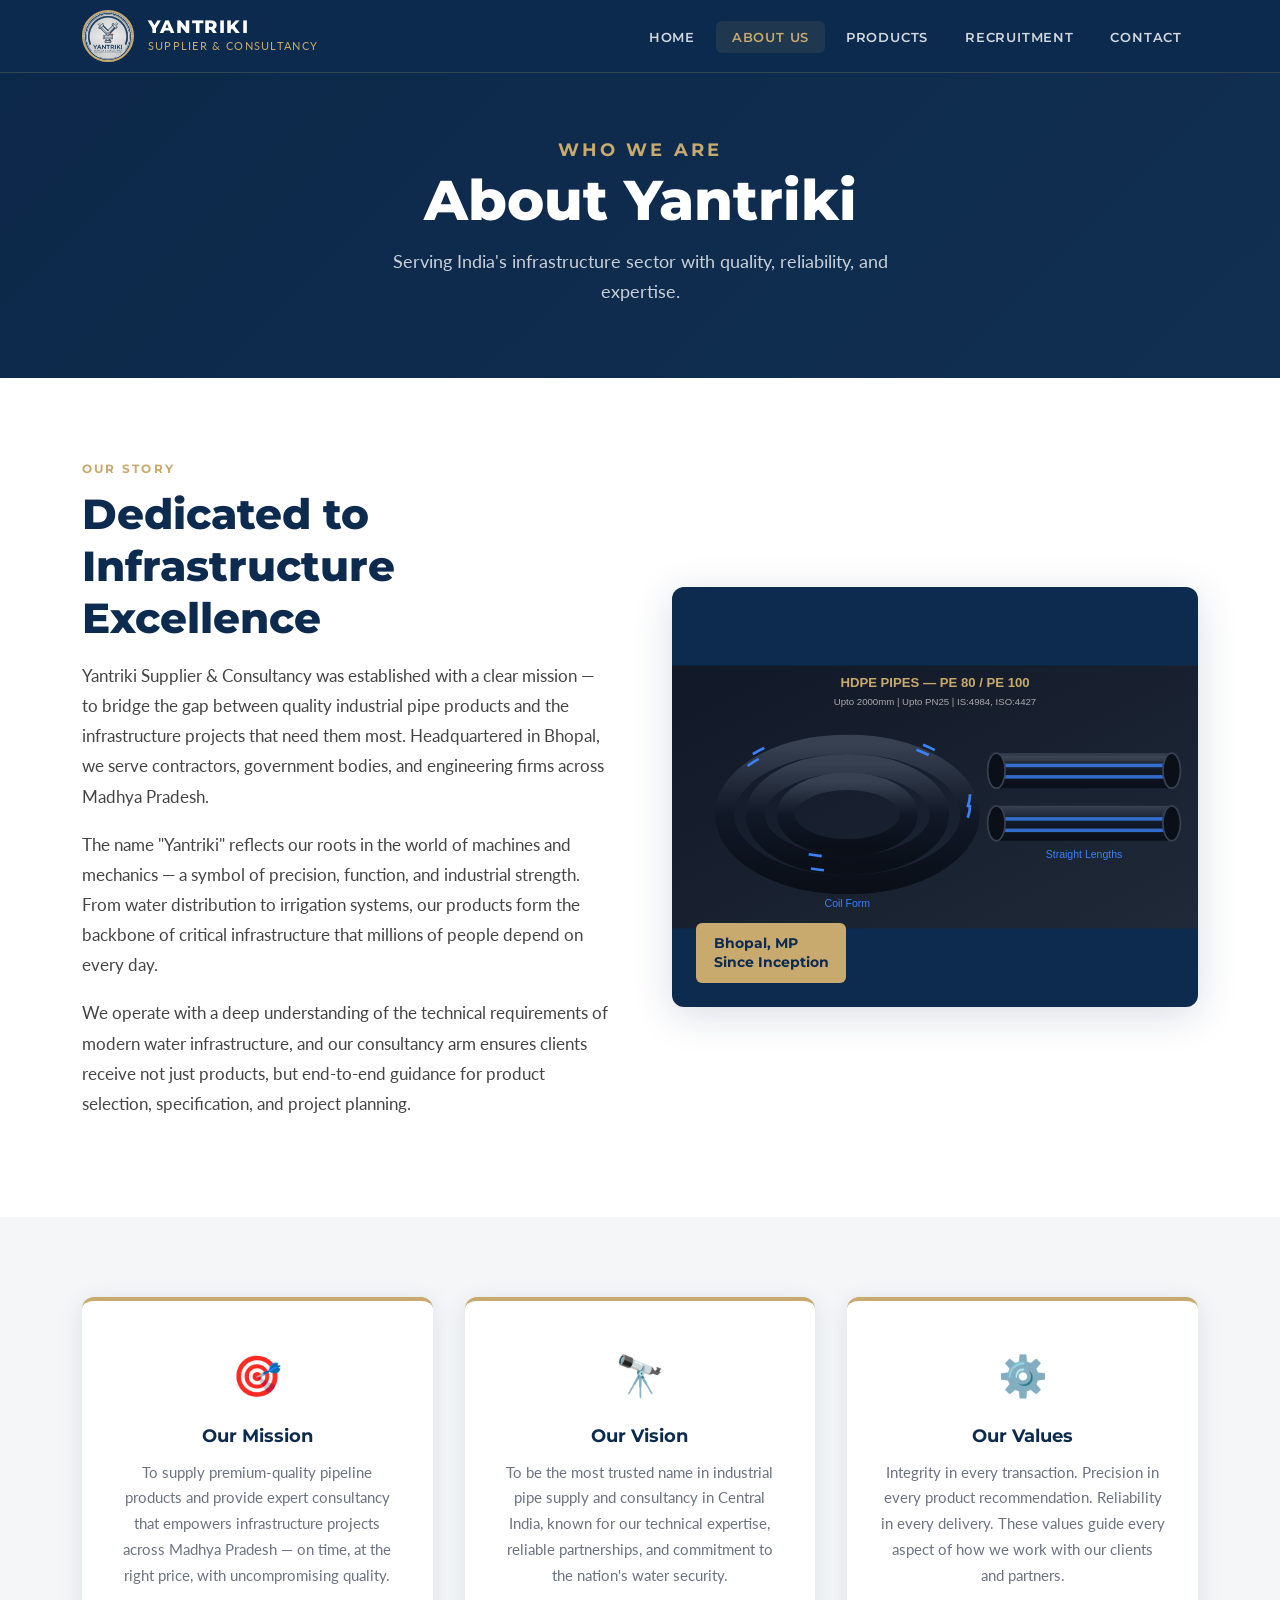
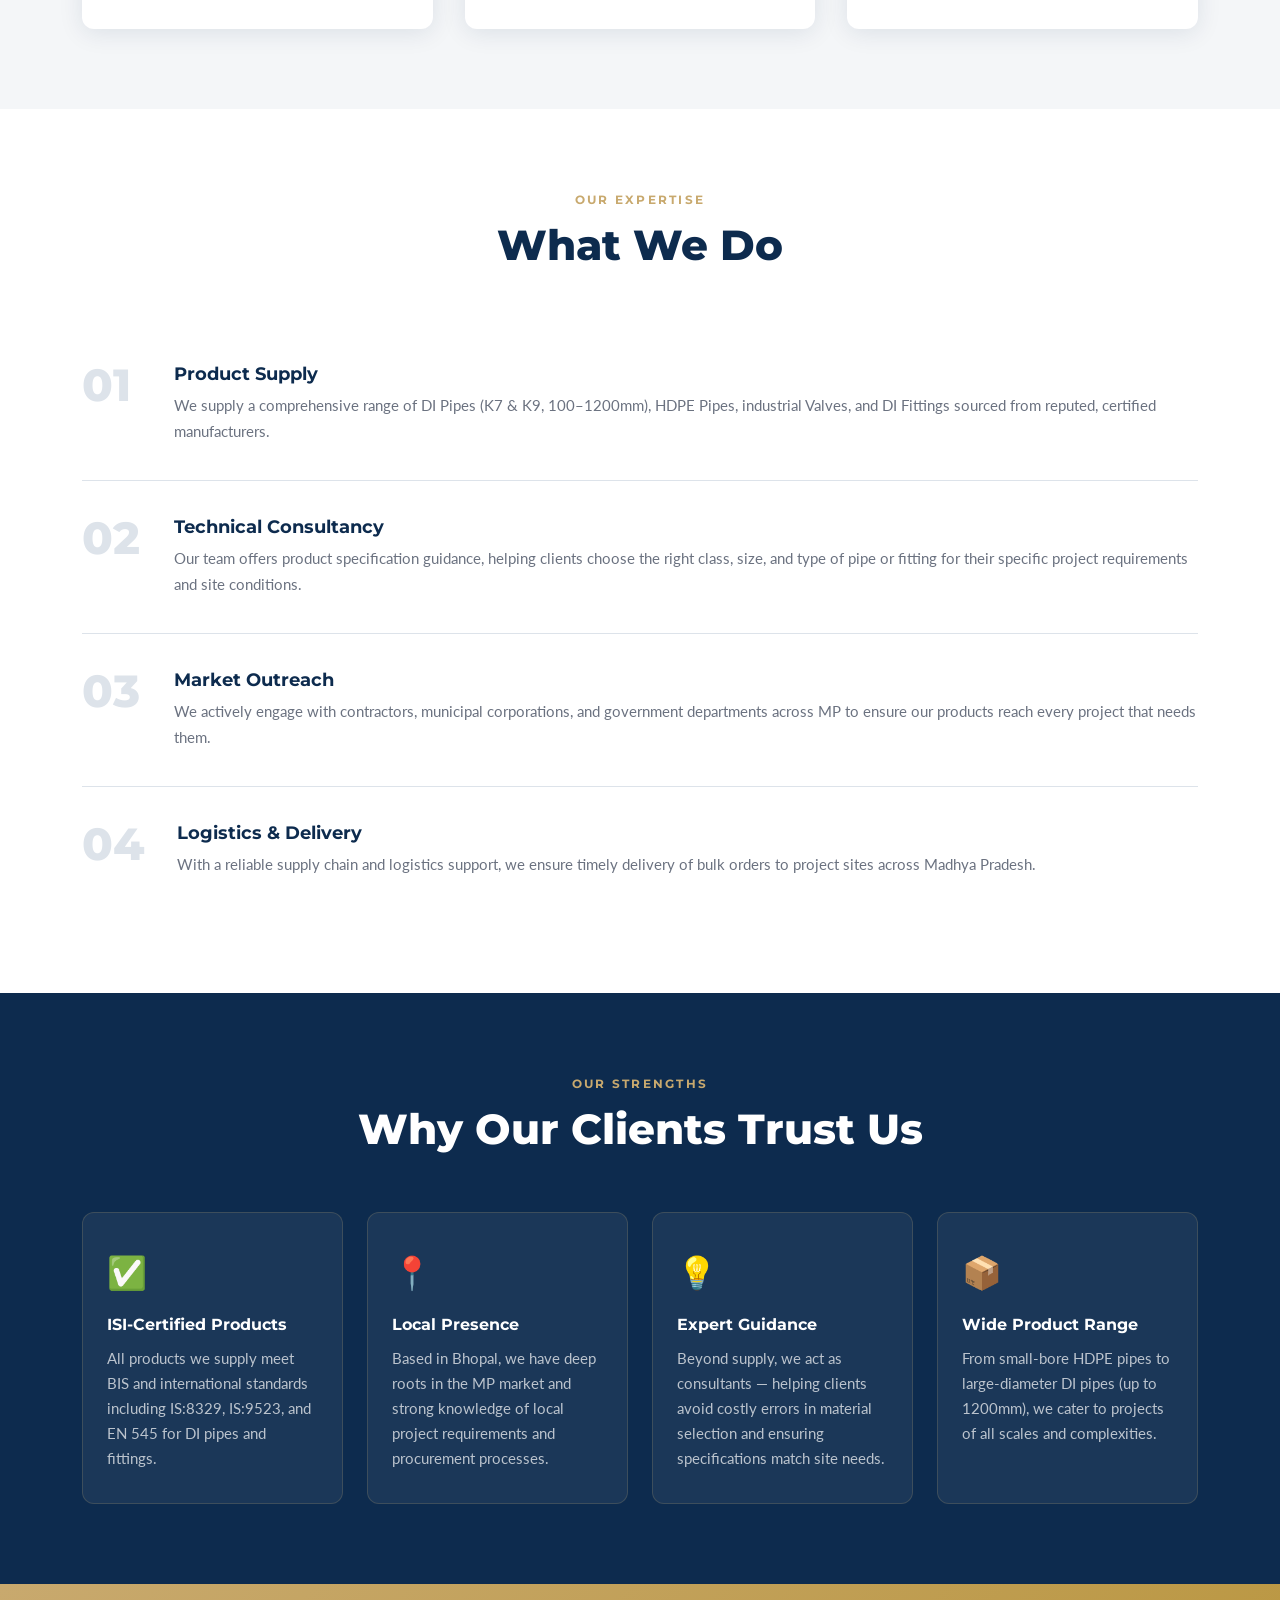
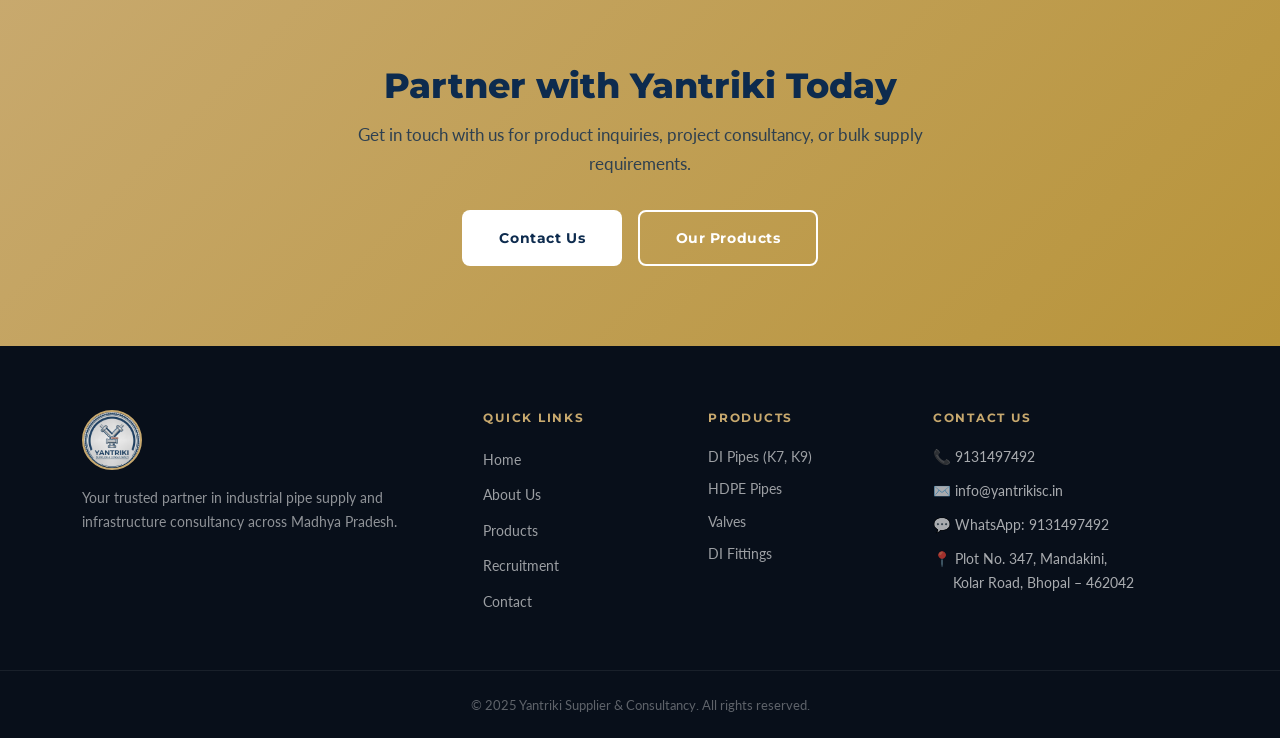
==== about.html @ f0bd71ba "Add files via upload" ====
<!DOCTYPE html>
<html lang="en">
<head>
<meta charset="UTF-8">
<meta name="viewport" content="width=device-width, initial-scale=1.0, maximum-scale=5.0">
<meta name="theme-color" content="#0D2B4E">
<meta name="mobile-web-app-capable" content="yes">
<meta name="apple-mobile-web-app-capable" content="yes">
<meta name="apple-mobile-web-app-status-bar-style" content="black-translucent">
<link rel="canonical" href="https://yantrikisc.in/">
<meta name="description" content="Yantriki Supplier and Consultancy — Trusted supplier of DI Pipes, HDPE Pipes, Valves, Fittings and Water Treatment Solutions in Bhopal, Madhya Pradesh.">
<meta property="og:site_name" content="Yantriki Supplier and Consultancy">
<meta property="og:url" content="https://yantrikisc.in/">
<title>About Us – Yantriki Supplier & Consultancy</title>
<link href="https://fonts.googleapis.com/css2?family=Montserrat:wght@300;400;500;600;700;800&family=Lato:wght@300;400;700&display=swap" rel="stylesheet">
<link rel="stylesheet" href="style.css">
</head>
<body>

<nav class="navbar" id="navbar">
  <div class="nav-container">
    <a href="index.html" class="nav-logo">
      <img src="./logo.jpg" alt="Yantriki Logo" class="logo-img" onerror="this.style.display='none'">
      <div class="logo-text">
        <span class="logo-main">YANTRIKI</span>
        <span class="logo-sub">Supplier & Consultancy</span>
      </div>
    </a>
    <button class="hamburger" id="hamburger" aria-label="Menu">
      <span></span><span></span><span></span>
    </button>
    <ul class="nav-links" id="navLinks">
      <li><a href="index.html" class="nav-link">Home</a></li>
      <li><a href="about.html" class="nav-link active">About Us</a></li>
      <li><a href="products.html" class="nav-link">Products</a></li>
      <li><a href="recruitment.html" class="nav-link">Recruitment</a></li>
      <li><a href="contact.html" class="nav-link">Contact</a></li>
    </ul>
  </div>
</nav>

<!-- PAGE HERO -->
<section class="page-hero">
  <div class="page-hero-overlay"></div>
  <div class="page-hero-content">
    <p class="section-eyebrow" style="color:#c8a96e;">Who We Are</p>
    <h1>About Yantriki</h1>
    <p>Serving India's infrastructure sector with quality, reliability, and expertise.</p>
  </div>
</section>

<!-- ABOUT INTRO -->
<section class="section">
  <div class="container two-col">
    <div class="fade-in">
      <p class="section-eyebrow">Our Story</p>
      <h2 class="section-title">Dedicated to Infrastructure Excellence</h2>
      <p class="body-text">Yantriki Supplier & Consultancy was established with a clear mission — to bridge the gap between quality industrial pipe products and the infrastructure projects that need them most. Headquartered in Bhopal, we serve contractors, government bodies, and engineering firms across Madhya Pradesh.</p>
      <p class="body-text">The name "Yantriki" reflects our roots in the world of machines and mechanics — a symbol of precision, function, and industrial strength. From water distribution to irrigation systems, our products form the backbone of critical infrastructure that millions of people depend on every day.</p>
      <p class="body-text">We operate with a deep understanding of the technical requirements of modern water infrastructure, and our consultancy arm ensures clients receive not just products, but end-to-end guidance for product selection, specification, and project planning.</p>
    </div>
    <div class="intro-visual fade-in">
      <div class="visual-card">
        <img src="hdpe-pipes.svg" alt="Pipeline infrastructure" class="visual-img" onerror="this.style.background='#1a3a5c';this.src=''">
        <div class="visual-badge">
          <span>Bhopal, MP<br>Since Inception</span>
        </div>
      </div>
    </div>
  </div>
</section>

<!-- MISSION VISION -->
<section class="section mv-section">
  <div class="container">
    <div class="mv-grid">
      <div class="mv-card fade-in">
        <div class="mv-icon">🎯</div>
        <h3>Our Mission</h3>
        <p>To supply premium-quality pipeline products and provide expert consultancy that empowers infrastructure projects across Madhya Pradesh — on time, at the right price, with uncompromising quality.</p>
      </div>
      <div class="mv-card fade-in">
        <div class="mv-icon">🔭</div>
        <h3>Our Vision</h3>
        <p>To be the most trusted name in industrial pipe supply and consultancy in Central India, known for our technical expertise, reliable partnerships, and commitment to the nation's water security.</p>
      </div>
      <div class="mv-card fade-in">
        <div class="mv-icon">⚙️</div>
        <h3>Our Values</h3>
        <p>Integrity in every transaction. Precision in every product recommendation. Reliability in every delivery. These values guide every aspect of how we work with our clients and partners.</p>
      </div>
    </div>
  </div>
</section>

<!-- WHAT WE DO -->
<section class="section">
  <div class="container">
    <div class="section-header">
      <p class="section-eyebrow">Our Expertise</p>
      <h2 class="section-title">What We Do</h2>
    </div>
    <div class="expertise-grid">
      <div class="expertise-item fade-in">
        <div class="expertise-num">01</div>
        <div class="expertise-body">
          <h3>Product Supply</h3>
          <p>We supply a comprehensive range of DI Pipes (K7 & K9, 100–1200mm), HDPE Pipes, industrial Valves, and DI Fittings sourced from reputed, certified manufacturers.</p>
        </div>
      </div>
      <div class="expertise-item fade-in">
        <div class="expertise-num">02</div>
        <div class="expertise-body">
          <h3>Technical Consultancy</h3>
          <p>Our team offers product specification guidance, helping clients choose the right class, size, and type of pipe or fitting for their specific project requirements and site conditions.</p>
        </div>
      </div>
      <div class="expertise-item fade-in">
        <div class="expertise-num">03</div>
        <div class="expertise-body">
          <h3>Market Outreach</h3>
          <p>We actively engage with contractors, municipal corporations, and government departments across MP to ensure our products reach every project that needs them.</p>
        </div>
      </div>
      <div class="expertise-item fade-in">
        <div class="expertise-num">04</div>
        <div class="expertise-body">
          <h3>Logistics & Delivery</h3>
          <p>With a reliable supply chain and logistics support, we ensure timely delivery of bulk orders to project sites across Madhya Pradesh.</p>
        </div>
      </div>
    </div>
  </div>
</section>

<!-- WHY CHOOSE US -->
<section class="section why-section">
  <div class="container">
    <div class="section-header">
      <p class="section-eyebrow">Our Strengths</p>
      <h2 class="section-title">Why Our Clients Trust Us</h2>
    </div>
    <div class="why-grid">
      <div class="why-card fade-in">
        <div class="why-icon">✅</div>
        <h3>ISI-Certified Products</h3>
        <p>All products we supply meet BIS and international standards including IS:8329, IS:9523, and EN 545 for DI pipes and fittings.</p>
      </div>
      <div class="why-card fade-in">
        <div class="why-icon">📍</div>
        <h3>Local Presence</h3>
        <p>Based in Bhopal, we have deep roots in the MP market and strong knowledge of local project requirements and procurement processes.</p>
      </div>
      <div class="why-card fade-in">
        <div class="why-icon">💡</div>
        <h3>Expert Guidance</h3>
        <p>Beyond supply, we act as consultants — helping clients avoid costly errors in material selection and ensuring specifications match site needs.</p>
      </div>
      <div class="why-card fade-in">
        <div class="why-icon">📦</div>
        <h3>Wide Product Range</h3>
        <p>From small-bore HDPE pipes to large-diameter DI pipes (up to 1200mm), we cater to projects of all scales and complexities.</p>
      </div>
    </div>
  </div>
</section>

<!-- CTA -->
<section class="cta-banner">
  <div class="container">
    <h2>Partner with Yantriki Today</h2>
    <p>Get in touch with us for product inquiries, project consultancy, or bulk supply requirements.</p>
    <div class="cta-btns">
      <a href="contact.html" class="btn btn-white">Contact Us</a>
      <a href="products.html" class="btn btn-outline-white">Our Products</a>
    </div>
  </div>
</section>

<footer class="footer">
  <div class="footer-container">
    <div class="footer-brand">
      <img src="./logo.jpg" alt="Yantriki Logo" class="footer-logo">
      <p>Your trusted partner in industrial pipe supply and infrastructure consultancy across Madhya Pradesh.</p>
    </div>
    <div class="footer-links">
      <h4>Quick Links</h4>
      <ul>
        <li><a href="index.html">Home</a></li>
        <li><a href="about.html">About Us</a></li>
        <li><a href="products.html">Products</a></li>
        <li><a href="recruitment.html">Recruitment</a></li>
        <li><a href="contact.html">Contact</a></li>
      </ul>
    </div>
    <div class="footer-products">
      <h4>Products</h4>
      <ul>
        <li>DI Pipes (K7, K9)</li>
        <li>HDPE Pipes</li>
        <li>Valves</li>
        <li>DI Fittings</li>
      </ul>
    </div>
    <div class="footer-contact">
      <h4>Contact Us</h4>
      <p>📞 <a href="tel:9131497492">9131497492</a></p>
      <p>✉️ <a href="mailto:info@yantrikisc.in">info@yantrikisc.in</a></p>
      <p>💬 <a href="https://wa.me/919131497492">WhatsApp: 9131497492</a></p>
      <p>📍 Plot No. 347, Mandakini,<br>&nbsp;&nbsp;&nbsp;&nbsp;&nbsp;Kolar Road, Bhopal – 462042</p>
    </div>
  </div>
  <div class="footer-bottom">
    <p>© 2025 Yantriki Supplier & Consultancy. All rights reserved.</p>
  </div>
</footer>

<script src="logo-inject.js"></script>
<script src="main.js"></script>
</body>
</html>
---- style.css ----
/* =============================================
   YANTRIKI — Global Stylesheet
   Color palette: Deep Navy #0D2B4E, Steel Blue #1a3a5c, 
   Gold Accent #c8a96e, Off-white #f4f6f8, Dark #111820
   ============================================= */

*, *::before, *::after { box-sizing: border-box; margin: 0; padding: 0; }

:root {
  --navy:    #0D2B4E;
  --steel:   #1a3a5c;
  --gold:    #c8a96e;
  --gold-lt: #dfc08a;
  --white:   #ffffff;
  --off:     #f4f6f8;
  --text:    #2a2e38;
  --muted:   #6b7280;
  --border:  #dde3ea;
  --radius:  8px;
  --shadow:  0 4px 24px rgba(13,43,78,0.10);
  --shadow-lg: 0 8px 40px rgba(13,43,78,0.16);
}

html { scroll-behavior: smooth; }

body {
  font-family: 'Lato', sans-serif;
  color: var(--text);
  background: var(--white);
  line-height: 1.7;
}

h1, h2, h3, h4, h5 {
  font-family: 'Montserrat', sans-serif;
  line-height: 1.25;
}

a { text-decoration: none; color: inherit; }
img { max-width: 100%; display: block; }

/* ---- LAYOUT ---- */
.container { max-width: 1180px; margin: 0 auto; padding: 0 2rem; }
.section { padding: 5rem 0; }
.section-header { text-align: center; margin-bottom: 3.5rem; }
.section-eyebrow {
  font-family: 'Montserrat', sans-serif;
  font-size: 0.78rem;
  font-weight: 700;
  letter-spacing: 0.18em;
  text-transform: uppercase;
  color: var(--gold);
  margin-bottom: 0.6rem;
  display: block;
}
.section-title {
  font-size: clamp(1.8rem, 3.5vw, 2.6rem);
  font-weight: 800;
  color: var(--navy);
  margin-bottom: 1rem;
}
.section-title span { color: var(--gold); }
.section-subtitle { max-width: 620px; margin: 0 auto; color: var(--muted); font-size: 1.05rem; }
.body-text { color: #444; font-size: 1.05rem; margin-bottom: 1.1rem; line-height: 1.8; }
.center-btn { text-align: center; margin-top: 3rem; }

.two-col {
  display: grid;
  grid-template-columns: 1fr 1fr;
  gap: 4rem;
  align-items: center;
}
.two-col.reverse { direction: rtl; }
.two-col.reverse > * { direction: ltr; }

/* ---- BUTTONS ---- */
.btn {
  display: inline-block;
  padding: 0.85rem 2.2rem;
  border-radius: var(--radius);
  font-family: 'Montserrat', sans-serif;
  font-weight: 700;
  font-size: 0.9rem;
  letter-spacing: 0.04em;
  transition: all 0.25s ease;
  cursor: pointer;
  border: 2px solid transparent;
}
.btn-primary {
  background: var(--gold);
  color: var(--navy);
  border-color: var(--gold);
}
.btn-primary:hover { background: var(--gold-lt); border-color: var(--gold-lt); transform: translateY(-2px); box-shadow: 0 6px 20px rgba(200,169,110,0.35); }
.btn-outline {
  background: transparent;
  color: var(--white);
  border-color: var(--white);
}
.btn-outline:hover { background: var(--white); color: var(--navy); transform: translateY(-2px); }

/* Outline button on light backgrounds (about, products etc) */
.section .btn-outline, .contact-main-section .btn-outline {
  color: var(--navy);
  border-color: var(--navy);
}
.section .btn-outline:hover, .contact-main-section .btn-outline:hover {
  background: var(--navy);
  color: var(--white);
}
.btn-white { background: var(--white); color: var(--navy); font-weight: 700; }
.btn-white:hover { background: var(--off); transform: translateY(-2px); }
.btn-outline-white { background: transparent; color: var(--white); border: 2px solid var(--white); }
.btn-outline-white:hover { background: var(--white); color: var(--navy); transform: translateY(-2px); }

/* ---- NAVBAR ---- */
.navbar {
  position: fixed;
  top: 0; left: 0; right: 0;
  z-index: 1000;
  background: rgba(13, 43, 78, 0.97);
  backdrop-filter: blur(10px);
  border-bottom: 1px solid rgba(200,169,110,0.2);
  transition: box-shadow 0.3s;
}
.navbar.scrolled { box-shadow: 0 4px 20px rgba(0,0,0,0.3); }

.nav-container {
  max-width: 1180px;
  margin: 0 auto;
  padding: 0 2rem;
  height: 72px;
  display: flex;
  align-items: center;
  justify-content: space-between;
}

.nav-logo {
  display: flex;
  align-items: center;
  gap: 0.85rem;
  text-decoration: none;
}
.logo-img {
  width: 52px;
  height: 52px;
  border-radius: 50%;
  object-fit: cover;
  border: 2px solid var(--gold);
  background: var(--white);
  flex-shrink: 0;
}
.logo-text { display: flex; flex-direction: column; }
.logo-main {
  font-family: 'Montserrat', sans-serif;
  font-size: 1.15rem;
  font-weight: 800;
  color: var(--white);
  letter-spacing: 0.08em;
  line-height: 1.1;
}
.logo-sub {
  font-family: 'Lato', sans-serif;
  font-size: 0.68rem;
  color: var(--gold);
  letter-spacing: 0.12em;
  text-transform: uppercase;
}

.nav-links {
  display: flex;
  list-style: none;
  gap: 0.3rem;
  align-items: center;
}
.nav-link {
  font-family: 'Montserrat', sans-serif;
  font-size: 0.82rem;
  font-weight: 600;
  letter-spacing: 0.06em;
  text-transform: uppercase;
  color: rgba(255,255,255,0.82);
  padding: 0.5rem 1rem;
  border-radius: 6px;
  transition: all 0.2s;
}
.nav-link:hover, .nav-link.active {
  color: var(--gold);
  background: rgba(200,169,110,0.1);
}

.hamburger {
  display: none;
  flex-direction: column;
  justify-content: center;
  gap: 5px;
  background: none;
  border: none;
  cursor: pointer;
  padding: 0.4rem;
}
.hamburger span {
  display: block;
  width: 24px;
  height: 2px;
  background: var(--white);
  border-radius: 2px;
  transition: all 0.3s;
}

/* ---- HERO ---- */
.hero {
  min-height: 100vh;
  background: linear-gradient(135deg, #0a2040 0%, #0D2B4E 50%, #1a3a5c 100%);
  display: flex;
  align-items: center;
  justify-content: center;
  position: relative;
  overflow: hidden;
  text-align: center;
  padding: 6rem 2rem 4rem;
}
.hero::before {
  content: '';
  position: absolute;
  inset: 0;
  background: url('https://5.imimg.com/data5/SELLER/Default/2022/12/GE/GN/MY/3710993/ductile-iron-pipe-500x500.jpg') center/cover no-repeat;
  opacity: 0.15;
}
.hero-overlay {
  position: absolute;
  inset: 0;
  background: linear-gradient(to bottom, rgba(13,43,78,0.6) 0%, rgba(13,43,78,0.85) 100%);
}
.hero-content {
  position: relative;
  z-index: 2;
  max-width: 820px;
  animation: fadeUp 1s ease;
}
.hero-eyebrow {
  font-family: 'Montserrat', sans-serif;
  font-size: 0.82rem;
  font-weight: 700;
  letter-spacing: 0.22em;
  text-transform: uppercase;
  color: var(--gold);
  margin-bottom: 1.2rem;
}
.hero-title {
  font-size: clamp(2.4rem, 6vw, 4.2rem);
  font-weight: 800;
  color: var(--white);
  margin-bottom: 1.4rem;
  line-height: 1.15;
}
.hero-desc {
  font-size: clamp(1rem, 2vw, 1.2rem);
  color: rgba(255,255,255,0.82);
  margin-bottom: 2.5rem;
  max-width: 600px;
  margin-left: auto;
  margin-right: auto;
  line-height: 1.8;
}
.hero-btns { display: flex; gap: 1rem; justify-content: center; flex-wrap: wrap; }
.hero-scroll-indicator {
  position: absolute;
  bottom: 2.5rem;
  left: 50%;
  transform: translateX(-50%);
  z-index: 2;
}
.hero-scroll-indicator span {
  display: block;
  width: 2px;
  height: 48px;
  background: linear-gradient(to bottom, transparent, var(--gold));
  margin: 0 auto;
  animation: scrollDrop 2s ease-in-out infinite;
}

/* ---- STATS BAR ---- */
.stats-bar { background: var(--navy); padding: 1.8rem 0; }
.stats-container {
  max-width: 1180px; margin: 0 auto; padding: 0 2rem;
  display: flex; align-items: center; justify-content: center;
  gap: 0; flex-wrap: wrap;
}
.stat-item { text-align: center; padding: 0.8rem 2.5rem; }
.stat-number {
  display: block;
  font-family: 'Montserrat', sans-serif;
  font-size: 1.5rem;
  font-weight: 800;
  color: var(--gold);
}
.stat-label {
  display: block;
  font-size: 0.78rem;
  text-transform: uppercase;
  letter-spacing: 0.1em;
  color: rgba(255,255,255,0.65);
  margin-top: 0.2rem;
}
.stat-divider { width: 1px; height: 48px; background: rgba(255,255,255,0.15); }

/* ---- INTRO ---- */
.intro-visual { position: relative; }
.visual-card {
  border-radius: 12px;
  overflow: hidden;
  box-shadow: var(--shadow-lg);
  position: relative;
}
.visual-img { width: 100%; height: 420px; object-fit: cover; display: block; }
.visual-img[src$=".svg"] { object-fit: fill; background: #0D2B4E; }

.product-detail-img img { width: 100%; height: 440px; object-fit: cover; border-radius: 12px; box-shadow: var(--shadow-lg); }
.product-detail-img img[src$=".svg"] { object-fit: fill; background: #0D2B4E; }
.visual-badge {
  position: absolute;
  bottom: 1.5rem;
  left: 1.5rem;
  background: var(--gold);
  color: var(--navy);
  font-family: 'Montserrat', sans-serif;
  font-weight: 700;
  font-size: 0.85rem;
  padding: 0.7rem 1.1rem;
  border-radius: 6px;
  line-height: 1.4;
}

/* ---- PRODUCT PREVIEW GRID ---- */
.products-preview { background: var(--off); }
.product-grid {
  display: grid;
  grid-template-columns: repeat(auto-fit, minmax(250px, 1fr));
  gap: 1.5rem;
}
.product-card {
  background: var(--white);
  border-radius: 12px;
  overflow: hidden;
  box-shadow: var(--shadow);
  transition: transform 0.3s, box-shadow 0.3s;
  display: block;
  color: var(--text);
}
.product-card:hover { transform: translateY(-6px); box-shadow: var(--shadow-lg); }
.product-card-img {
  height: 200px;
  background-size: cover;
  background-position: center;
  background-color: #1a3a5c;
  background-repeat: no-repeat;
}
.product-card-body { padding: 1.5rem; }
.product-card-body h3 {
  font-family: 'Montserrat', sans-serif;
  font-size: 1.1rem;
  font-weight: 700;
  color: var(--navy);
  margin-bottom: 0.5rem;
}
.product-card-body p { font-size: 0.9rem; color: var(--muted); line-height: 1.6; }
.card-link {
  display: inline-block;
  margin-top: 1rem;
  font-family: 'Montserrat', sans-serif;
  font-size: 0.8rem;
  font-weight: 700;
  color: var(--gold);
  letter-spacing: 0.04em;
}

/* ---- WHY US ---- */
.why-section { background: var(--navy); }
.why-section .section-eyebrow { color: var(--gold); }
.why-section .section-title { color: var(--white); }
.why-grid {
  display: grid;
  grid-template-columns: repeat(auto-fit, minmax(220px, 1fr));
  gap: 1.5rem;
}
.why-card {
  background: rgba(255,255,255,0.06);
  border: 1px solid rgba(200,169,110,0.2);
  border-radius: 12px;
  padding: 2rem 1.5rem;
  transition: background 0.3s;
}
.why-card:hover { background: rgba(200,169,110,0.1); }
.why-icon { font-size: 2rem; margin-bottom: 1rem; }
.why-card h3 {
  font-family: 'Montserrat', sans-serif;
  font-size: 1rem;
  font-weight: 700;
  color: var(--white);
  margin-bottom: 0.7rem;
}
.why-card p { font-size: 0.92rem; color: rgba(255,255,255,0.7); line-height: 1.7; }

/* ---- CTA BANNER ---- */
.cta-banner {
  background: linear-gradient(135deg, var(--gold) 0%, #b8943a 100%);
  padding: 5rem 2rem;
  text-align: center;
}
.cta-banner .container { max-width: 700px; margin: 0 auto; }
.cta-banner h2 { font-size: clamp(1.6rem, 3vw, 2.2rem); font-weight: 800; color: var(--navy); margin-bottom: 0.8rem; }
.cta-banner p { color: rgba(13,43,78,0.82); font-size: 1.05rem; margin-bottom: 2rem; }
.cta-btns { display: flex; gap: 1rem; justify-content: center; flex-wrap: wrap; }

/* ---- FOOTER ---- */
.footer { background: #080f1a; padding: 4rem 0 0; }
.footer-container {
  max-width: 1180px;
  margin: 0 auto;
  padding: 0 2rem 3rem;
  display: grid;
  grid-template-columns: 2fr 1fr 1fr 1.5fr;
  gap: 3rem;
}
.footer-logo { width: 60px; height: 60px; border-radius: 50%; border: 2px solid var(--gold); margin-bottom: 1rem; object-fit: cover; }
.footer-brand p { font-size: 0.9rem; color: rgba(255,255,255,0.55); line-height: 1.7; }
.footer h4 {
  font-family: 'Montserrat', sans-serif;
  font-size: 0.78rem;
  font-weight: 700;
  letter-spacing: 0.14em;
  text-transform: uppercase;
  color: var(--gold);
  margin-bottom: 1.2rem;
}
.footer-links ul, .footer-products ul { list-style: none; }
.footer-links li, .footer-products li { margin-bottom: 0.5rem; }
.footer-links a { color: rgba(255,255,255,0.6); font-size: 0.9rem; transition: color 0.2s; }
.footer-links a:hover { color: var(--gold); }
.footer-products li { color: rgba(255,255,255,0.6); font-size: 0.9rem; }
.footer-contact p { color: rgba(255,255,255,0.65); font-size: 0.9rem; margin-bottom: 0.6rem; }
.footer-contact a { color: rgba(255,255,255,0.65); transition: color 0.2s; }
.footer-contact a:hover { color: var(--gold); }
.footer-bottom {
  border-top: 1px solid rgba(255,255,255,0.07);
  text-align: center;
  padding: 1.4rem 2rem;
}
.footer-bottom p { color: rgba(255,255,255,0.35); font-size: 0.82rem; }

/* ---- PAGE HERO ---- */
.page-hero {
  min-height: 42vh;
  background: linear-gradient(135deg, #0a2040, #1a3a5c);
  display: flex;
  align-items: center;
  justify-content: center;
  position: relative;
  text-align: center;
  padding: 8rem 2rem 4rem;
}
.page-hero::before {
  content: '';
  position: absolute;
  inset: 0;
  background: url('https://images.unsplash.com/photo-1558618666-fcd25c85cd64?w=1600&q=60') center/cover no-repeat;
  opacity: 0.1;
}
.page-hero-overlay { position: absolute; inset: 0; background: rgba(13,43,78,0.7); }
.page-hero-content { position: relative; z-index: 2; }
.page-hero-content h1 { font-size: clamp(2rem, 5vw, 3.5rem); font-weight: 800; color: var(--white); margin-bottom: 0.8rem; }
.page-hero-content p { color: rgba(255,255,255,0.78); font-size: 1.1rem; max-width: 560px; margin: 0 auto; }

/* ---- ABOUT PAGE ---- */
.mv-section { background: var(--off); }
.mv-grid {
  display: grid;
  grid-template-columns: repeat(auto-fit, minmax(260px, 1fr));
  gap: 2rem;
}
.mv-card {
  background: var(--white);
  border-radius: 12px;
  padding: 2.5rem 2rem;
  border-top: 4px solid var(--gold);
  box-shadow: var(--shadow);
  text-align: center;
}
.mv-icon { font-size: 2.5rem; margin-bottom: 1rem; }
.mv-card h3 { font-family: 'Montserrat', sans-serif; font-weight: 700; color: var(--navy); margin-bottom: 0.8rem; font-size: 1.1rem; }
.mv-card p { color: var(--muted); font-size: 0.95rem; line-height: 1.7; }

.expertise-grid { display: grid; gap: 0; }
.expertise-item {
  display: flex;
  gap: 2rem;
  padding: 2.2rem 0;
  border-bottom: 1px solid var(--border);
  align-items: flex-start;
}
.expertise-item:last-child { border-bottom: none; }
.expertise-num {
  font-family: 'Montserrat', sans-serif;
  font-size: 2.8rem;
  font-weight: 800;
  color: var(--border);
  line-height: 1;
  min-width: 60px;
}
.expertise-body h3 { font-family: 'Montserrat', sans-serif; font-size: 1.1rem; font-weight: 700; color: var(--navy); margin-bottom: 0.5rem; }
.expertise-body p { color: var(--muted); font-size: 0.95rem; line-height: 1.7; }

/* ---- PRODUCTS PAGE ---- */
.product-detail-section { }
.product-detail-img img {
  width: 100%;
  height: 440px;
  object-fit: cover;
  border-radius: 12px;
  box-shadow: var(--shadow-lg);
}
.product-tag {
  display: inline-block;
  background: var(--gold);
  color: var(--navy);
  font-family: 'Montserrat', sans-serif;
  font-size: 0.75rem;
  font-weight: 800;
  letter-spacing: 0.12em;
  text-transform: uppercase;
  padding: 0.3rem 0.9rem;
  border-radius: 4px;
  margin-bottom: 1rem;
}
.product-detail-text h2 {
  font-size: clamp(1.6rem, 3vw, 2.2rem);
  font-weight: 800;
  color: var(--navy);
  margin-bottom: 1.2rem;
}
.product-detail-text h2 span { color: var(--gold); }
.spec-table { margin: 1.5rem 0; border: 1px solid var(--border); border-radius: 8px; overflow: hidden; }
.spec-row {
  display: flex;
  border-bottom: 1px solid var(--border);
}
.spec-row:last-child { border-bottom: none; }
.spec-key {
  background: var(--off);
  padding: 0.75rem 1rem;
  font-family: 'Montserrat', sans-serif;
  font-size: 0.82rem;
  font-weight: 600;
  color: var(--navy);
  min-width: 160px;
  border-right: 1px solid var(--border);
}
.spec-val { padding: 0.75rem 1rem; font-size: 0.9rem; color: var(--text); }
.feature-list { list-style: none; margin-top: 1rem; }
.feature-list li {
  padding: 0.4rem 0 0.4rem 1.5rem;
  position: relative;
  font-size: 0.95rem;
  color: var(--text);
}
.feature-list li::before {
  content: '✓';
  position: absolute;
  left: 0;
  color: var(--gold);
  font-weight: 700;
}
.product-divider { height: 1px; background: var(--border); max-width: 1180px; margin: 0 auto; }

/* ---- RECRUITMENT PAGE ---- */
.job-header {
  text-align: center;
  margin-bottom: 3rem;
  padding-bottom: 2.5rem;
  border-bottom: 1px solid var(--border);
}
.job-badge {
  display: inline-block;
  background: #dc2626;
  color: var(--white);
  font-family: 'Montserrat', sans-serif;
  font-size: 0.72rem;
  font-weight: 700;
  letter-spacing: 0.12em;
  text-transform: uppercase;
  padding: 0.35rem 1rem;
  border-radius: 20px;
  margin-bottom: 1.2rem;
  animation: pulse 2s ease-in-out infinite;
}
.job-title { font-size: clamp(1.8rem, 3.5vw, 2.6rem); font-weight: 800; color: var(--navy); margin-bottom: 0.5rem; }
.job-subtitle { font-size: 1.15rem; color: var(--gold); font-weight: 600; margin-bottom: 1.5rem; }
.job-meta {
  display: flex;
  flex-wrap: wrap;
  gap: 0.8rem;
  justify-content: center;
}
.job-meta-item {
  background: var(--off);
  border: 1px solid var(--border);
  border-radius: 20px;
  padding: 0.35rem 1rem;
  font-size: 0.85rem;
  font-weight: 500;
  color: var(--navy);
}

.job-content {
  display: grid;
  grid-template-columns: 1fr 340px;
  gap: 3rem;
  align-items: start;
}
.job-section-block { margin-bottom: 2.5rem; }
.job-section-block h3 {
  font-family: 'Montserrat', sans-serif;
  font-size: 1.25rem;
  font-weight: 700;
  color: var(--navy);
  margin-bottom: 1.2rem;
  padding-bottom: 0.6rem;
  border-bottom: 2px solid var(--gold);
  display: inline-block;
}
.block-accent { color: var(--navy); }
.job-section-block p { color: var(--muted); font-size: 0.97rem; line-height: 1.8; margin-bottom: 0.8rem; }

.job-list { list-style: none; display: grid; gap: 1rem; }
.job-list li {
  display: flex;
  gap: 1rem;
  padding: 1.2rem;
  background: var(--off);
  border-radius: 8px;
  border-left: 4px solid var(--gold);
  align-items: flex-start;
}
.job-list-icon { color: var(--gold); font-weight: 700; font-size: 1.1rem; min-width: 16px; margin-top: 2px; }
.job-list strong { display: block; font-family: 'Montserrat', sans-serif; font-size: 0.9rem; color: var(--navy); margin-bottom: 0.3rem; }
.job-list p { color: var(--muted); font-size: 0.88rem; margin: 0; line-height: 1.6; }

.req-grid { display: grid; grid-template-columns: 1fr 1fr; gap: 1rem; }
.req-card {
  display: flex;
  gap: 0.8rem;
  padding: 1.2rem;
  background: var(--off);
  border-radius: 8px;
  border: 1px solid var(--border);
}
.req-icon { font-size: 1.5rem; min-width: 28px; }
.req-card strong { display: block; font-size: 0.85rem; font-family: 'Montserrat', sans-serif; color: var(--navy); margin-bottom: 0.25rem; }
.req-card p { font-size: 0.85rem; color: var(--muted); margin: 0; line-height: 1.6; }

.job-sidebar { display: flex; flex-direction: column; gap: 1.5rem; position: sticky; top: 100px; }
.apply-card {
  background: var(--navy);
  color: var(--white);
  border-radius: 12px;
  padding: 2rem;
}
.apply-card h3 { font-family: 'Montserrat', sans-serif; font-size: 1.1rem; font-weight: 700; margin-bottom: 0.8rem; color: var(--gold); }
.apply-card p { font-size: 0.9rem; color: rgba(255,255,255,0.7); margin-bottom: 1.5rem; line-height: 1.6; }
.apply-option {
  display: flex;
  align-items: center;
  gap: 0.8rem;
  padding: 0.85rem 0;
  border-bottom: 1px solid rgba(255,255,255,0.1);
}
.apply-option:last-of-type { border-bottom: none; }
.apply-option-icon { font-size: 1.4rem; }
.apply-option strong { display: block; font-size: 0.78rem; text-transform: uppercase; letter-spacing: 0.08em; color: rgba(255,255,255,0.5); margin-bottom: 0.15rem; }
.apply-option a { color: var(--gold); font-weight: 600; font-size: 0.95rem; }

.job-summary-card {
  background: var(--white);
  border: 1px solid var(--border);
  border-radius: 12px;
  padding: 1.5rem;
}
.job-summary-card h4 { font-family: 'Montserrat', sans-serif; font-size: 0.85rem; font-weight: 700; letter-spacing: 0.1em; text-transform: uppercase; color: var(--muted); margin-bottom: 1rem; }
.summary-row { display: flex; justify-content: space-between; padding: 0.6rem 0; border-bottom: 1px solid var(--border); font-size: 0.88rem; }
.summary-row:last-child { border-bottom: none; }
.summary-row span:first-child { color: var(--muted); }
.summary-row span:last-child { font-weight: 600; color: var(--navy); }

/* ---- CONTACT PAGE ---- */
.contact-cards-grid {
  display: grid;
  grid-template-columns: repeat(auto-fit, minmax(220px, 1fr));
  gap: 1.5rem;
  margin-bottom: 1rem;
}
.contact-card {
  background: var(--white);
  border: 1px solid var(--border);
  border-radius: 12px;
  padding: 2rem 1.5rem;
  text-align: center;
  transition: all 0.3s;
  box-shadow: var(--shadow);
  display: block;
  color: var(--text);
}
.contact-card:hover { transform: translateY(-5px); box-shadow: var(--shadow-lg); border-color: var(--gold); }
.contact-card-icon { font-size: 2.5rem; margin-bottom: 1rem; }
.contact-card h3 { font-family: 'Montserrat', sans-serif; font-weight: 700; color: var(--navy); margin-bottom: 0.4rem; font-size: 1rem; }
.contact-card p { font-size: 0.85rem; color: var(--muted); margin-bottom: 0.6rem; }
.contact-detail { font-weight: 700; color: var(--navy); font-size: 0.9rem; font-family: 'Montserrat', sans-serif; }

.contact-main-section { background: var(--off); }
.contact-form-wrap h2 { font-size: 1.8rem; margin-bottom: 0.5rem; }
.contact-form { display: flex; flex-direction: column; gap: 1.2rem; }
.form-row { display: grid; grid-template-columns: 1fr 1fr; gap: 1.2rem; }
.form-group { display: flex; flex-direction: column; gap: 0.4rem; }
.form-group label { font-family: 'Montserrat', sans-serif; font-size: 0.8rem; font-weight: 700; color: var(--navy); letter-spacing: 0.04em; }
.form-group input, .form-group select, .form-group textarea {
  padding: 0.85rem 1rem;
  border: 2px solid var(--border);
  border-radius: 8px;
  font-family: 'Lato', sans-serif;
  font-size: 0.95rem;
  background: var(--white);
  color: var(--text);
  transition: border-color 0.2s;
  outline: none;
}
.form-group input:focus, .form-group select:focus, .form-group textarea:focus { border-color: var(--gold); }
.form-group textarea { resize: vertical; }
.form-note { font-size: 0.8rem; color: var(--muted); margin-top: 0.5rem; }
.form-success {
  text-align: center;
  padding: 3rem 2rem;
  background: var(--white);
  border-radius: 12px;
  border: 2px solid var(--gold);
}
.success-icon { font-size: 3rem; margin-bottom: 1rem; }
.form-success h3 { font-family: 'Montserrat', sans-serif; color: var(--navy); margin-bottom: 0.8rem; }
.form-success a { color: var(--gold); font-weight: 700; }

.contact-info-panel { display: flex; flex-direction: column; gap: 1.5rem; }
.contact-info-box {
  background: var(--navy);
  color: var(--white);
  border-radius: 12px;
  padding: 2rem;
}
.contact-info-box h3 { font-family: 'Montserrat', sans-serif; color: var(--gold); margin-bottom: 1.5rem; font-size: 1.1rem; }
.info-item { display: flex; gap: 1rem; padding: 1rem 0; border-bottom: 1px solid rgba(255,255,255,0.1); align-items: flex-start; }
.info-item:last-child { border-bottom: none; }
.info-icon { font-size: 1.3rem; min-width: 24px; margin-top: 2px; }
.info-item strong { display: block; font-size: 0.75rem; text-transform: uppercase; letter-spacing: 0.08em; color: rgba(255,255,255,0.5); margin-bottom: 0.2rem; }
.info-item a, .info-item p { color: rgba(255,255,255,0.85); font-size: 0.92rem; margin: 0; }
.info-item a:hover { color: var(--gold); }

.quick-actions { background: var(--white); border: 1px solid var(--border); border-radius: 12px; padding: 1.5rem; }
.quick-actions h4 { font-family: 'Montserrat', sans-serif; font-size: 0.8rem; text-transform: uppercase; letter-spacing: 0.1em; color: var(--muted); margin-bottom: 1rem; }
.quick-btn {
  display: block;
  padding: 0.85rem 1rem;
  background: var(--off);
  border: 1px solid var(--border);
  border-radius: 8px;
  margin-bottom: 0.6rem;
  font-family: 'Montserrat', sans-serif;
  font-size: 0.85rem;
  font-weight: 600;
  color: var(--navy);
  transition: all 0.2s;
  text-align: center;
}
.quick-btn:hover { background: var(--gold); border-color: var(--gold); color: var(--navy); }
.map-section { height: 380px; overflow: hidden; }

/* ---- PRODUCT CATEGORY NAV ---- */
.prod-nav-bar {
  background: var(--navy);
  padding: 0;
  position: sticky;
  top: 72px;
  z-index: 100;
  border-bottom: 2px solid var(--gold);
}
.prod-nav-links {
  display: flex;
  overflow-x: auto;
  gap: 0;
  scrollbar-width: none;
}
.prod-nav-links::-webkit-scrollbar { display: none; }
.prod-nav-links a {
  font-family: 'Montserrat', sans-serif;
  font-size: 0.75rem;
  font-weight: 600;
  letter-spacing: 0.06em;
  text-transform: uppercase;
  color: rgba(255,255,255,0.7);
  padding: 1rem 1.3rem;
  white-space: nowrap;
  transition: all 0.2s;
  border-bottom: 3px solid transparent;
}
.prod-nav-links a:hover {
  color: var(--gold);
  background: rgba(200,169,110,0.08);
  border-bottom-color: var(--gold);
}

/* ---- PRODUCT CATEGORY HEADER ---- */
.prod-category-header {
  text-align: center;
  margin-bottom: 3rem;
}

/* ---- PRODUCT VARIANT GRID ---- */
.prod-variant-grid {
  display: grid;
  grid-template-columns: repeat(auto-fit, minmax(320px, 1fr));
  gap: 2rem;
}
.prod-variant-card {
  background: var(--white);
  border-radius: 12px;
  overflow: hidden;
  box-shadow: var(--shadow);
  border: 1px solid var(--border);
  transition: transform 0.3s, box-shadow 0.3s;
}
.prod-variant-card:hover { transform: translateY(-5px); box-shadow: var(--shadow-lg); }
.prod-variant-img {
  height: 220px;
  background-size: cover;
  background-position: center;
  overflow: hidden;
}
.prod-variant-img img {
  width: 100%;
  height: 100%;
  object-fit: cover;
  object-position: center;
  display: block;
  transition: transform 0.4s ease;
}
.prod-variant-img img[src$=".svg"] {
  object-fit: fill;
  background: #0D2B4E;
}
.prod-variant-card:hover .prod-variant-img img { transform: scale(1.04); }
.prod-variant-body { padding: 1.8rem; }
.prod-variant-body h3 {
  font-family: 'Montserrat', sans-serif;
  font-size: 1.1rem;
  font-weight: 700;
  color: var(--navy);
  margin-bottom: 0.6rem;
}
.prod-variant-body p { font-size: 0.93rem; color: var(--muted); margin-bottom: 1.2rem; line-height: 1.6; }

/* ---- CI TWO COL ---- */
.ci-two-col {
  display: grid;
  grid-template-columns: 1fr 1fr;
  gap: 2rem;
}
.ci-two-col .product-detail-text {
  background: var(--off);
  border-radius: 12px;
  padding: 2rem;
  border: 1px solid var(--border);
}

/* ---- VALVES GRID ---- */
.valves-grid {
  display: grid;
  grid-template-columns: repeat(auto-fit, minmax(280px, 1fr));
  gap: 1.5rem;
}
.valve-card {
  background: var(--white);
  border-radius: 12px;
  overflow: hidden;
  box-shadow: var(--shadow);
  border: 1px solid var(--border);
  transition: transform 0.3s, box-shadow 0.3s;
}
.valve-card:hover { transform: translateY(-5px); box-shadow: var(--shadow-lg); }
.valve-img {
  height: 180px;
  background-size: cover;
  background-position: center;
  background-color: #e8edf2;
  overflow: hidden;
}
.valve-img img {
  width: 100%;
  height: 100%;
  object-fit: cover;
  display: block;
  transition: transform 0.4s ease;
}
.valve-img img[src$=".svg"] {
  object-fit: fill;
  background: #0D2B4E;
}
.valve-card:hover .valve-img img { transform: scale(1.04); }
.valve-body { padding: 1.4rem; }
.valve-body h3 {
  font-family: 'Montserrat', sans-serif;
  font-size: 1rem;
  font-weight: 700;
  color: var(--navy);
  margin-bottom: 1rem;
  padding-bottom: 0.6rem;
  border-bottom: 2px solid var(--gold);
  display: inline-block;
}

/* ---- SIMPLE INFO CARD ---- */
.simple-info-card {
  background: var(--off);
  border-radius: 12px;
  padding: 2.5rem;
  border: 1px solid var(--border);
}
.two-col-list {
  display: grid;
  grid-template-columns: 1fr 1fr;
  gap: 0.2rem;
  margin-top: 1rem;
}

.ww-grid-inline {
  display: flex;
  flex-direction: column;
  gap: 1.2rem;
}
.ww-card-sm {
  display: flex;
  gap: 1rem;
  align-items: flex-start;
  background: var(--off);
  border-radius: 10px;
  padding: 1.2rem;
  border-left: 4px solid var(--gold);
}
.ww-card-sm .ww-icon { font-size: 1.8rem; min-width: 36px; }
.ww-card-sm strong { display: block; font-family: 'Montserrat', sans-serif; font-size: 0.9rem; color: var(--navy); margin-bottom: 0.25rem; }
.ww-card-sm p { font-size: 0.85rem; color: var(--muted); margin: 0; line-height: 1.6; }

/* ---- WATER & WASTEWATER ---- */
.ww-grid {
  display: grid;
  grid-template-columns: repeat(auto-fit, minmax(220px, 1fr));
  gap: 1.5rem;
  margin-bottom: 3rem;
}
.ww-card {
  background: var(--white);
  border-radius: 12px;
  padding: 2rem 1.5rem;
  border-top: 4px solid var(--gold);
  box-shadow: var(--shadow);
  text-align: center;
}
.ww-icon { font-size: 2.5rem; margin-bottom: 1rem; }
.ww-card h3 { font-family: 'Montserrat', sans-serif; font-weight: 700; color: var(--navy); margin-bottom: 0.6rem; font-size: 1rem; }
.ww-card p { font-size: 0.88rem; color: var(--muted); line-height: 1.7; }

.sub-section-heading {
  font-family: 'Montserrat', sans-serif;
  font-size: 1.2rem;
  font-weight: 700;
  color: var(--navy);
  margin-bottom: 1.5rem;
  padding-bottom: 0.5rem;
  border-bottom: 2px solid var(--gold);
  display: inline-block;
}
.screen-grid {
  display: grid;
  grid-template-columns: repeat(auto-fill, minmax(200px, 1fr));
  gap: 0.8rem;
}
.screen-item {
  background: var(--white);
  border: 1px solid var(--border);
  border-left: 4px solid var(--gold);
  border-radius: 6px;
  padding: 0.75rem 1rem;
  transition: all 0.2s;
}
.screen-item:hover { background: var(--off); border-left-color: var(--navy); }
.screen-item span { font-size: 0.88rem; font-weight: 500; color: var(--navy); }

/* ---- ANIMATIONS ---- */
.fade-in { opacity: 0; transform: translateY(24px); transition: opacity 0.7s ease, transform 0.7s ease; }
.fade-in.visible { opacity: 1; transform: translateY(0); }

@keyframes fadeUp {
  from { opacity: 0; transform: translateY(40px); }
  to   { opacity: 1; transform: translateY(0); }
}
@keyframes scrollDrop {
  0%, 100% { opacity: 0; transform: scaleY(0); transform-origin: top; }
  50% { opacity: 1; transform: scaleY(1); }
}
@keyframes pulse {
  0%, 100% { box-shadow: 0 0 0 0 rgba(220,38,38,0.4); }
  50% { box-shadow: 0 0 0 8px rgba(220,38,38,0); }
}

/* ---- RESPONSIVE ---- */
@media (max-width: 900px) {
  .two-col { grid-template-columns: 1fr; gap: 2.5rem; }
  .two-col.reverse { direction: ltr; }
  .footer-container { grid-template-columns: 1fr 1fr; gap: 2rem; }
  .job-content { grid-template-columns: 1fr; }
  .job-sidebar { position: static; }
}

@media (max-width: 720px) {
  .hamburger { display: flex; }
  .nav-links {
    position: fixed;
    top: 72px; left: 0; right: 0;
    background: var(--navy);
    flex-direction: column;
    padding: 1.5rem 2rem 2rem;
    gap: 0.4rem;
    transform: translateY(-110%);
    transition: transform 0.35s ease;
    border-bottom: 2px solid var(--gold);
    z-index: 999;
  }
  .nav-links.open { transform: translateY(0); }
  .stat-divider { display: none; }
  .stats-container { gap: 0; }
  .stat-item { padding: 0.8rem 1rem; }
  .form-row { grid-template-columns: 1fr; }
  .req-grid { grid-template-columns: 1fr; }
  .footer-container { grid-template-columns: 1fr; gap: 2rem; }
  .product-detail-img img { height: 260px; }
}

@media (max-width: 480px) {
  .section { padding: 3.5rem 0; }
  .hero-btns { flex-direction: column; align-items: center; }
  .cta-btns { flex-direction: column; align-items: center; }
}

/* ============================================
   MOBILE RESPONSIVE — Complete Overhaul
   ============================================ */

/* ---- TABLET (max 1024px) ---- */
@media (max-width: 1024px) {
  .container { padding: 0 1.5rem; }
  .section { padding: 4rem 0; }
  .two-col { grid-template-columns: 1fr; gap: 2rem; }
  .two-col.reverse { direction: ltr; }
  .footer-container { grid-template-columns: 1fr 1fr; gap: 2rem; }
  .prod-variant-grid { grid-template-columns: 1fr 1fr; }
  .valves-grid { grid-template-columns: 1fr 1fr; }
  .job-content { grid-template-columns: 1fr; }
  .job-sidebar { position: static; }
  .ci-two-col { grid-template-columns: 1fr; }
  .stats-container { flex-wrap: wrap; justify-content: center; gap: 0; }
  .stat-item { padding: 0.8rem 1.5rem; }
}

/* ---- MOBILE (max 768px) ---- */
@media (max-width: 768px) {
  /* Navbar */
  .hamburger { display: flex; }
  .nav-links {
    position: fixed;
    top: 72px; left: 0; right: 0;
    background: var(--navy);
    flex-direction: column;
    padding: 1rem 1.5rem 2rem;
    gap: 0.2rem;
    transform: translateY(-110%);
    transition: transform 0.35s ease;
    border-bottom: 2px solid var(--gold);
    z-index: 999;
    box-shadow: 0 8px 24px rgba(0,0,0,0.4);
  }
  .nav-links.open { transform: translateY(0); }
  .nav-link { 
    padding: 0.85rem 1rem; 
    font-size: 0.9rem;
    border-radius: 6px;
    display: block;
  }

  /* Hero */
  .hero { min-height: 100svh; padding: 5rem 1.2rem 3rem; }
  .hero-title { font-size: 2rem; line-height: 1.2; }
  .hero-desc { font-size: 0.95rem; }
  .hero-btns { flex-direction: column; align-items: center; gap: 0.8rem; }
  .hero-btns .btn { width: 100%; max-width: 280px; text-align: center; }

  /* Page hero */
  .page-hero { padding: 6rem 1.2rem 3rem; min-height: 35vh; }
  .page-hero-content h1 { font-size: 1.8rem; }
  .page-hero-content p { font-size: 0.92rem; }

  /* Stats bar */
  .stats-bar { padding: 0.5rem 0; }
  .stat-divider { display: none; }
  .stats-container { display: grid; grid-template-columns: 1fr 1fr; gap: 0; }
  .stat-item { padding: 0.8rem 0.5rem; border-bottom: 1px solid rgba(255,255,255,0.08); }
  .stat-number { font-size: 1.1rem; }
  .stat-label { font-size: 0.65rem; }

  /* Section headers */
  .section-title { font-size: 1.6rem; }
  .section { padding: 3rem 0; }
  .container { padding: 0 1rem; }

  /* Product grid */
  .product-grid { grid-template-columns: 1fr; gap: 1rem; }
  .product-card-img { height: 160px; }

  /* Why grid */
  .why-grid { grid-template-columns: 1fr; gap: 1rem; }
  .why-card { padding: 1.5rem 1.2rem; }

  /* CTA banner */
  .cta-banner { padding: 3rem 1.2rem; }
  .cta-banner h2 { font-size: 1.4rem; }
  .cta-btns { flex-direction: column; align-items: center; gap: 0.8rem; }
  .cta-btns .btn { width: 100%; max-width: 280px; text-align: center; }

  /* Footer */
  .footer-container { grid-template-columns: 1fr; gap: 2rem; padding: 0 1.2rem 2rem; }
  .footer-brand p { font-size: 0.85rem; }

  /* About page */
  .mv-grid { grid-template-columns: 1fr; }
  .expertise-item { flex-direction: column; gap: 0.8rem; padding: 1.5rem 0; }
  .expertise-num { font-size: 1.8rem; }

  /* Products page */
  .prod-nav-bar { top: 72px; }
  .prod-nav-links a { padding: 0.85rem 0.9rem; font-size: 0.68rem; }
  .prod-variant-grid { grid-template-columns: 1fr; }
  .prod-variant-img { height: 200px; }
  .valves-grid { grid-template-columns: 1fr; }
  .valve-img { height: 200px; }
  .spec-table { font-size: 0.82rem; }
  .spec-key { min-width: 120px; font-size: 0.78rem; }
  .two-col-list { grid-template-columns: 1fr; }
  .screen-grid { grid-template-columns: 1fr 1fr; gap: 0.6rem; }
  .screen-item span { font-size: 0.8rem; }
  .product-detail-img img { height: 220px; }
  .ww-grid { grid-template-columns: 1fr; }

  /* Recruitment page */
  .job-meta { gap: 0.5rem; }
  .job-meta-item { font-size: 0.78rem; padding: 0.3rem 0.7rem; }
  .req-grid { grid-template-columns: 1fr; }
  .apply-card { padding: 1.5rem; }
  .job-section-block h3 { font-size: 1.05rem; }

  /* Contact page */
  .contact-cards-grid { grid-template-columns: 1fr 1fr; gap: 0.8rem; }
  .contact-card { padding: 1.2rem 0.8rem; }
  .contact-card-icon { font-size: 1.8rem; }
  .contact-card h3 { font-size: 0.85rem; }
  .contact-detail { font-size: 0.78rem; }
  .form-row { grid-template-columns: 1fr; gap: 1rem; }
  .contact-info-box { padding: 1.5rem; }
  .quick-actions { padding: 1.2rem; }
  .map-section { height: 260px; }

  /* Intro visual */
  .visual-img { height: 260px; }
  .visual-badge { font-size: 0.78rem; padding: 0.5rem 0.9rem; }

  /* Buttons general */
  .btn { padding: 0.8rem 1.6rem; font-size: 0.85rem; }
}

/* ---- SMALL MOBILE (max 480px) ---- */
@media (max-width: 480px) {
  .hero-title { font-size: 1.7rem; }
  .section-title { font-size: 1.4rem; }
  .contact-cards-grid { grid-template-columns: 1fr; }
  .screen-grid { grid-template-columns: 1fr; }
  .stats-container { grid-template-columns: 1fr 1fr; }
  .prod-nav-links a { padding: 0.75rem 0.7rem; font-size: 0.62rem; }
  .logo-main { font-size: 1rem; }
  .logo-sub { font-size: 0.6rem; }
  .logo-img { width: 42px; height: 42px; }
  .job-title { font-size: 1.4rem; }
  .job-subtitle { font-size: 0.95rem; }
  .footer-bottom p { font-size: 0.75rem; }
  .spec-key { min-width: 100px; }
  .ww-card-sm { flex-direction: column; gap: 0.5rem; }
  .apply-card .btn { font-size: 0.82rem; padding: 0.75rem 1rem; }
}

/* ---- TOUCH IMPROVEMENTS ---- */
@media (hover: none) {
  .product-card:hover { transform: none; }
  .why-card:hover { background: rgba(200,169,110,0.1); }
  .contact-card:hover { transform: none; }
  .btn:hover { transform: none; }
  .quick-btn:hover { background: var(--off); border-color: var(--border); color: var(--navy); }
}

/* ---- VIEWPORT HEIGHT FIX FOR MOBILE BROWSERS ---- */
@supports (height: 100svh) {
  .hero { min-height: 100svh; }
}
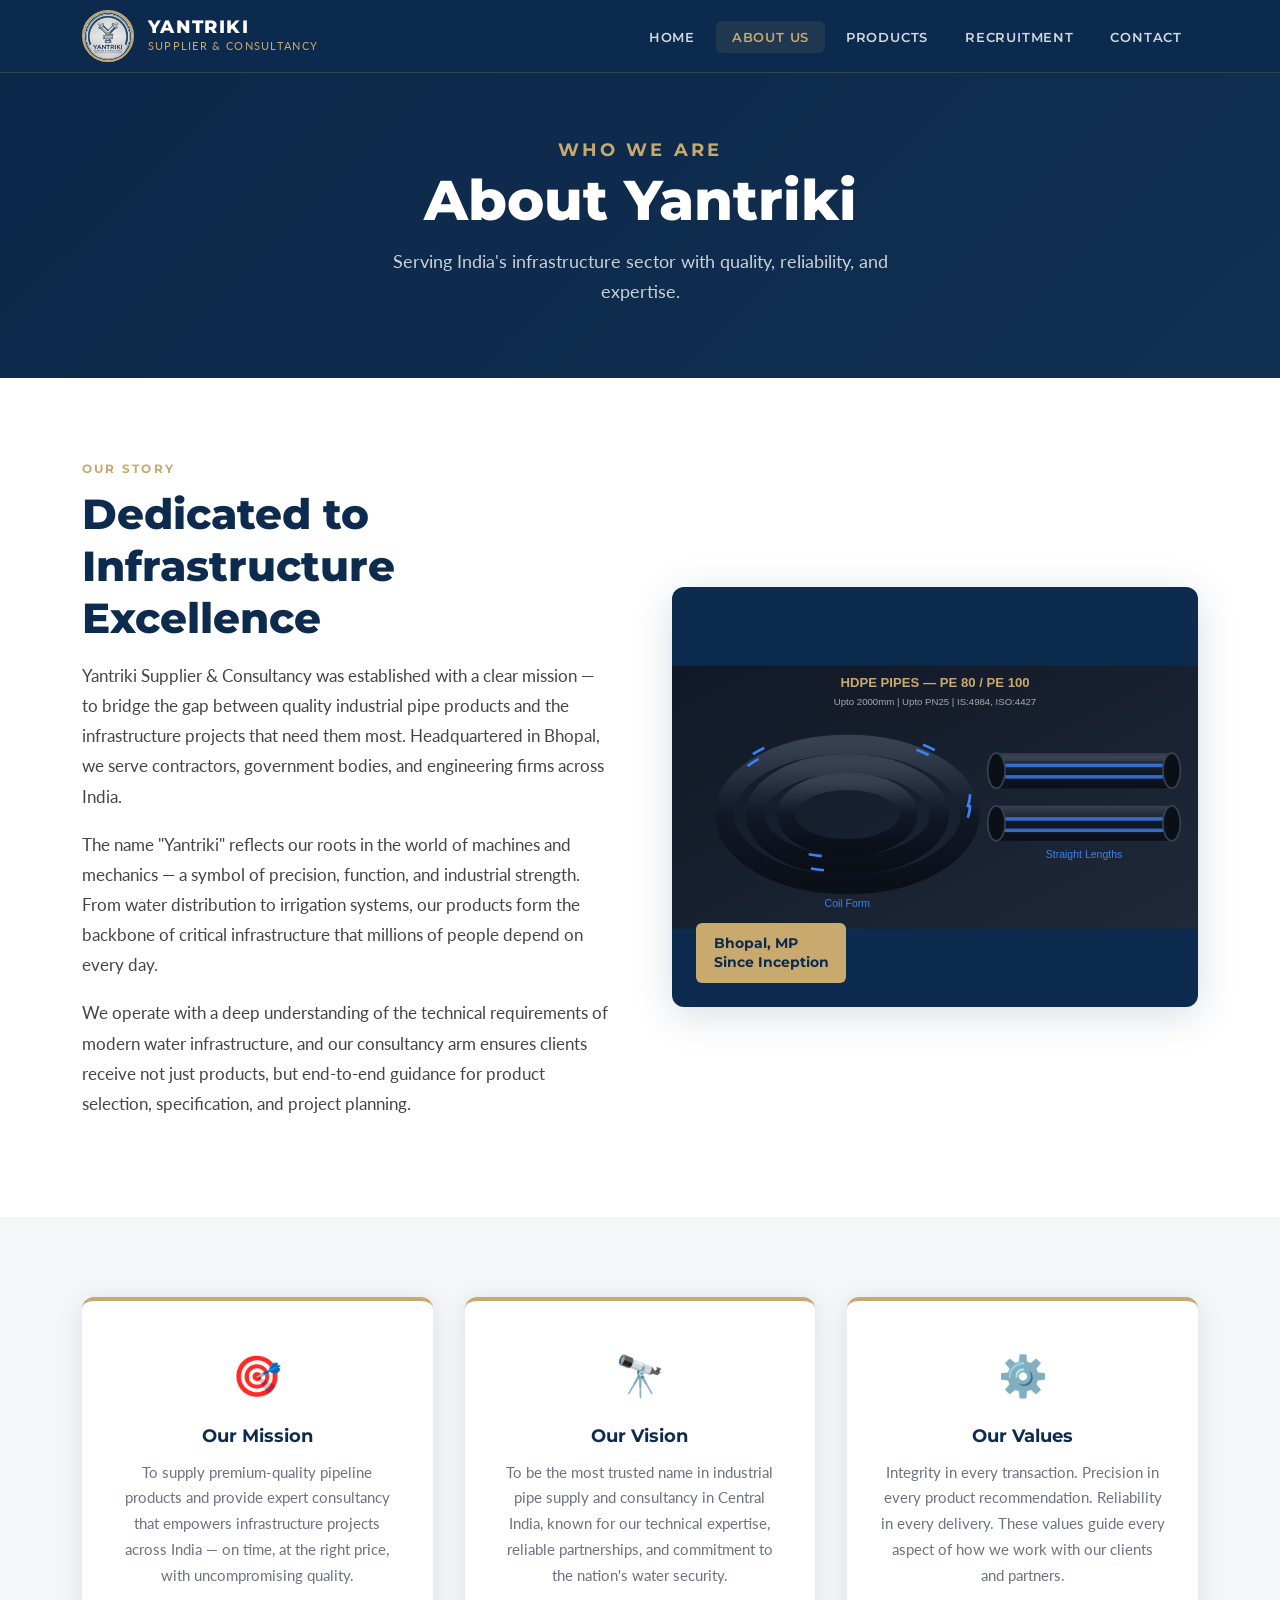
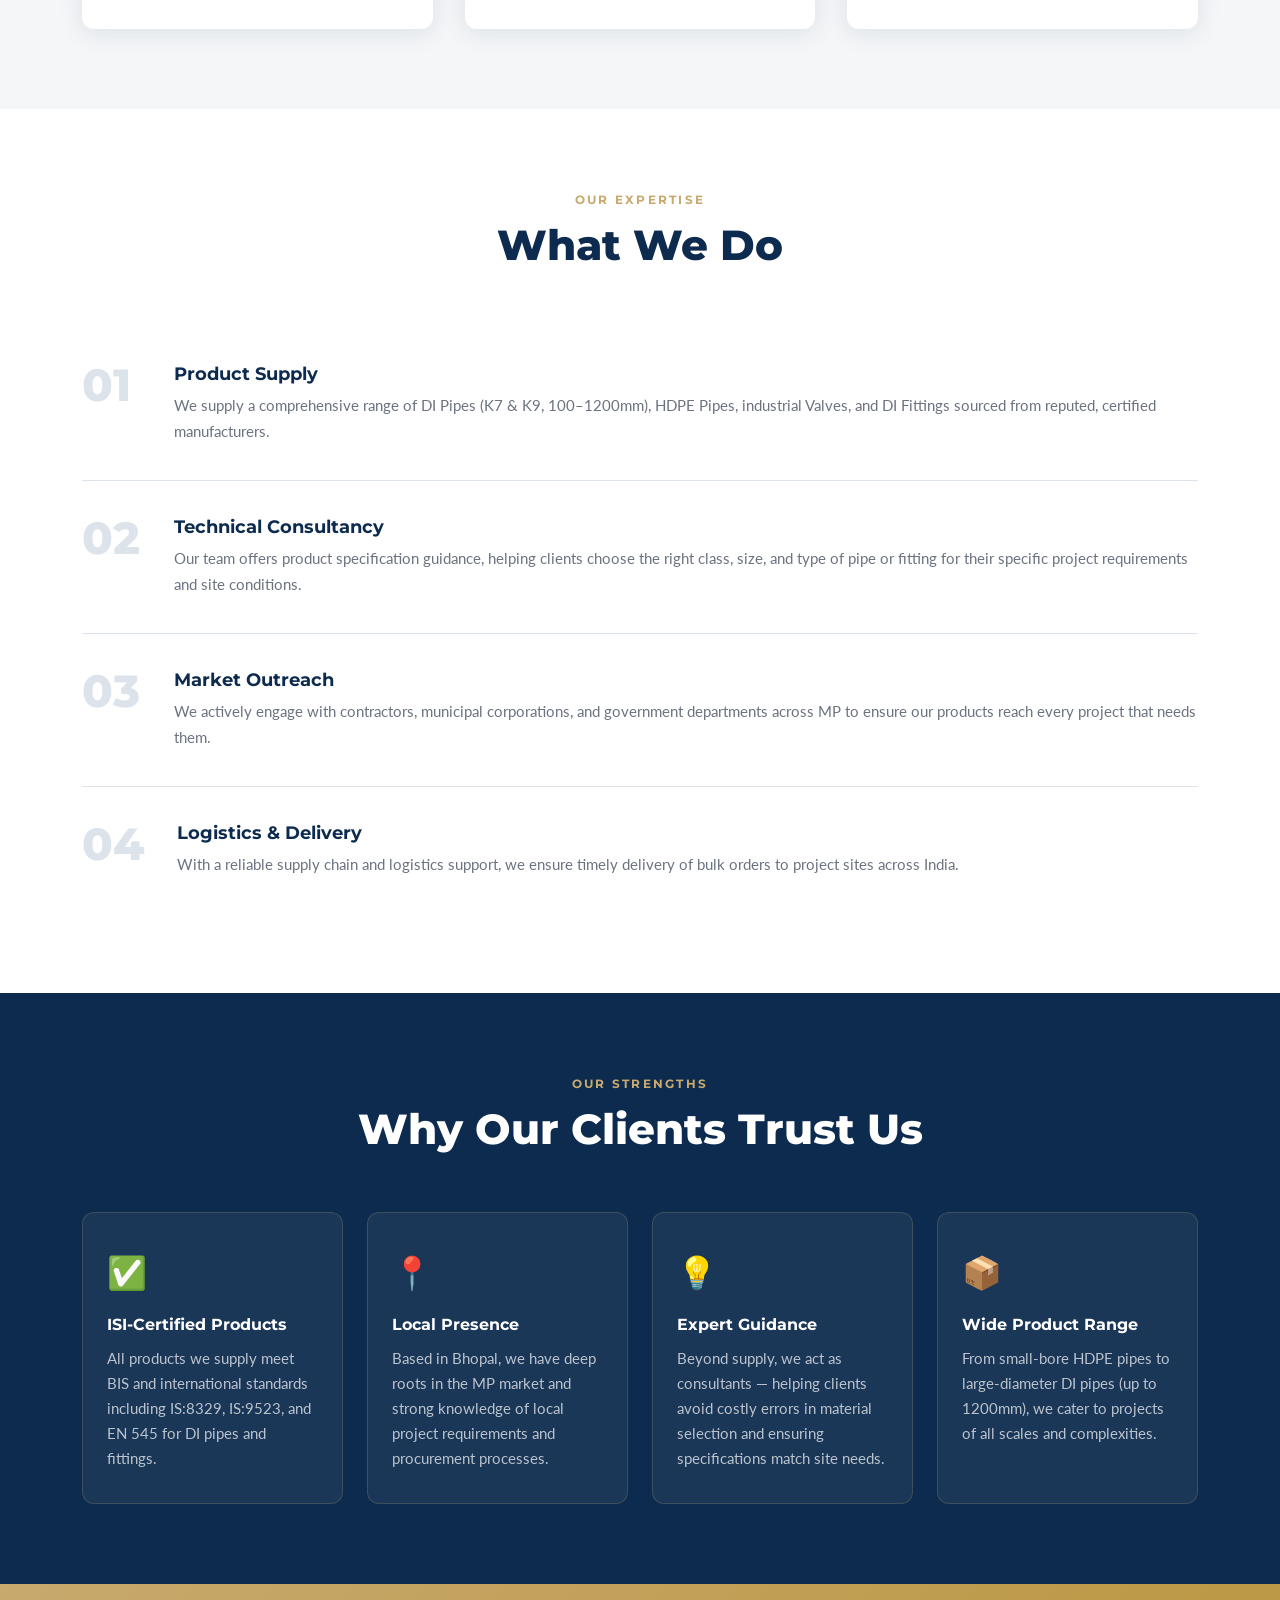
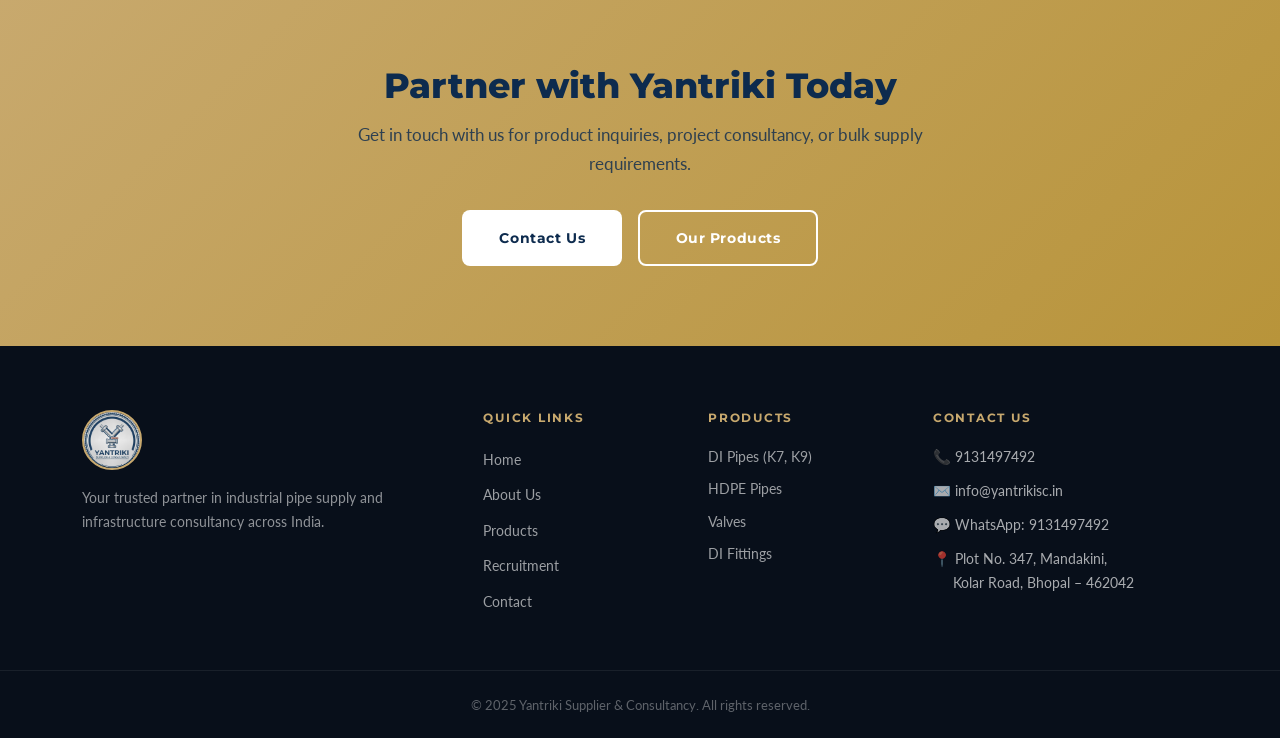
==== commit 7d336fe3: "Update about.html" ====
--- a/about.html
+++ b/about.html
@@ -55,7 +55,7 @@
     <div class="fade-in">
       <p class="section-eyebrow">Our Story</p>
       <h2 class="section-title">Dedicated to Infrastructure Excellence</h2>
-      <p class="body-text">Yantriki Supplier & Consultancy was established with a clear mission — to bridge the gap between quality industrial pipe products and the infrastructure projects that need them most. Headquartered in Bhopal, we serve contractors, government bodies, and engineering firms across Madhya Pradesh.</p>
+      <p class="body-text">Yantriki Supplier & Consultancy was established with a clear mission — to bridge the gap between quality industrial pipe products and the infrastructure projects that need them most. Headquartered in Bhopal, we serve contractors, government bodies, and engineering firms across India.</p>
       <p class="body-text">The name "Yantriki" reflects our roots in the world of machines and mechanics — a symbol of precision, function, and industrial strength. From water distribution to irrigation systems, our products form the backbone of critical infrastructure that millions of people depend on every day.</p>
       <p class="body-text">We operate with a deep understanding of the technical requirements of modern water infrastructure, and our consultancy arm ensures clients receive not just products, but end-to-end guidance for product selection, specification, and project planning.</p>
     </div>
@@ -77,7 +77,7 @@
       <div class="mv-card fade-in">
         <div class="mv-icon">🎯</div>
         <h3>Our Mission</h3>
-        <p>To supply premium-quality pipeline products and provide expert consultancy that empowers infrastructure projects across Madhya Pradesh — on time, at the right price, with uncompromising quality.</p>
+        <p>To supply premium-quality pipeline products and provide expert consultancy that empowers infrastructure projects across India — on time, at the right price, with uncompromising quality.</p>
       </div>
       <div class="mv-card fade-in">
         <div class="mv-icon">🔭</div>
@@ -126,7 +126,7 @@
         <div class="expertise-num">04</div>
         <div class="expertise-body">
           <h3>Logistics & Delivery</h3>
-          <p>With a reliable supply chain and logistics support, we ensure timely delivery of bulk orders to project sites across Madhya Pradesh.</p>
+          <p>With a reliable supply chain and logistics support, we ensure timely delivery of bulk orders to project sites across India.</p>
         </div>
       </div>
     </div>
@@ -181,7 +181,7 @@
   <div class="footer-container">
     <div class="footer-brand">
       <img src="./logo.jpg" alt="Yantriki Logo" class="footer-logo">
-      <p>Your trusted partner in industrial pipe supply and infrastructure consultancy across Madhya Pradesh.</p>
+      <p>Your trusted partner in industrial pipe supply and infrastructure consultancy across India.</p>
     </div>
     <div class="footer-links">
       <h4>Quick Links</h4>
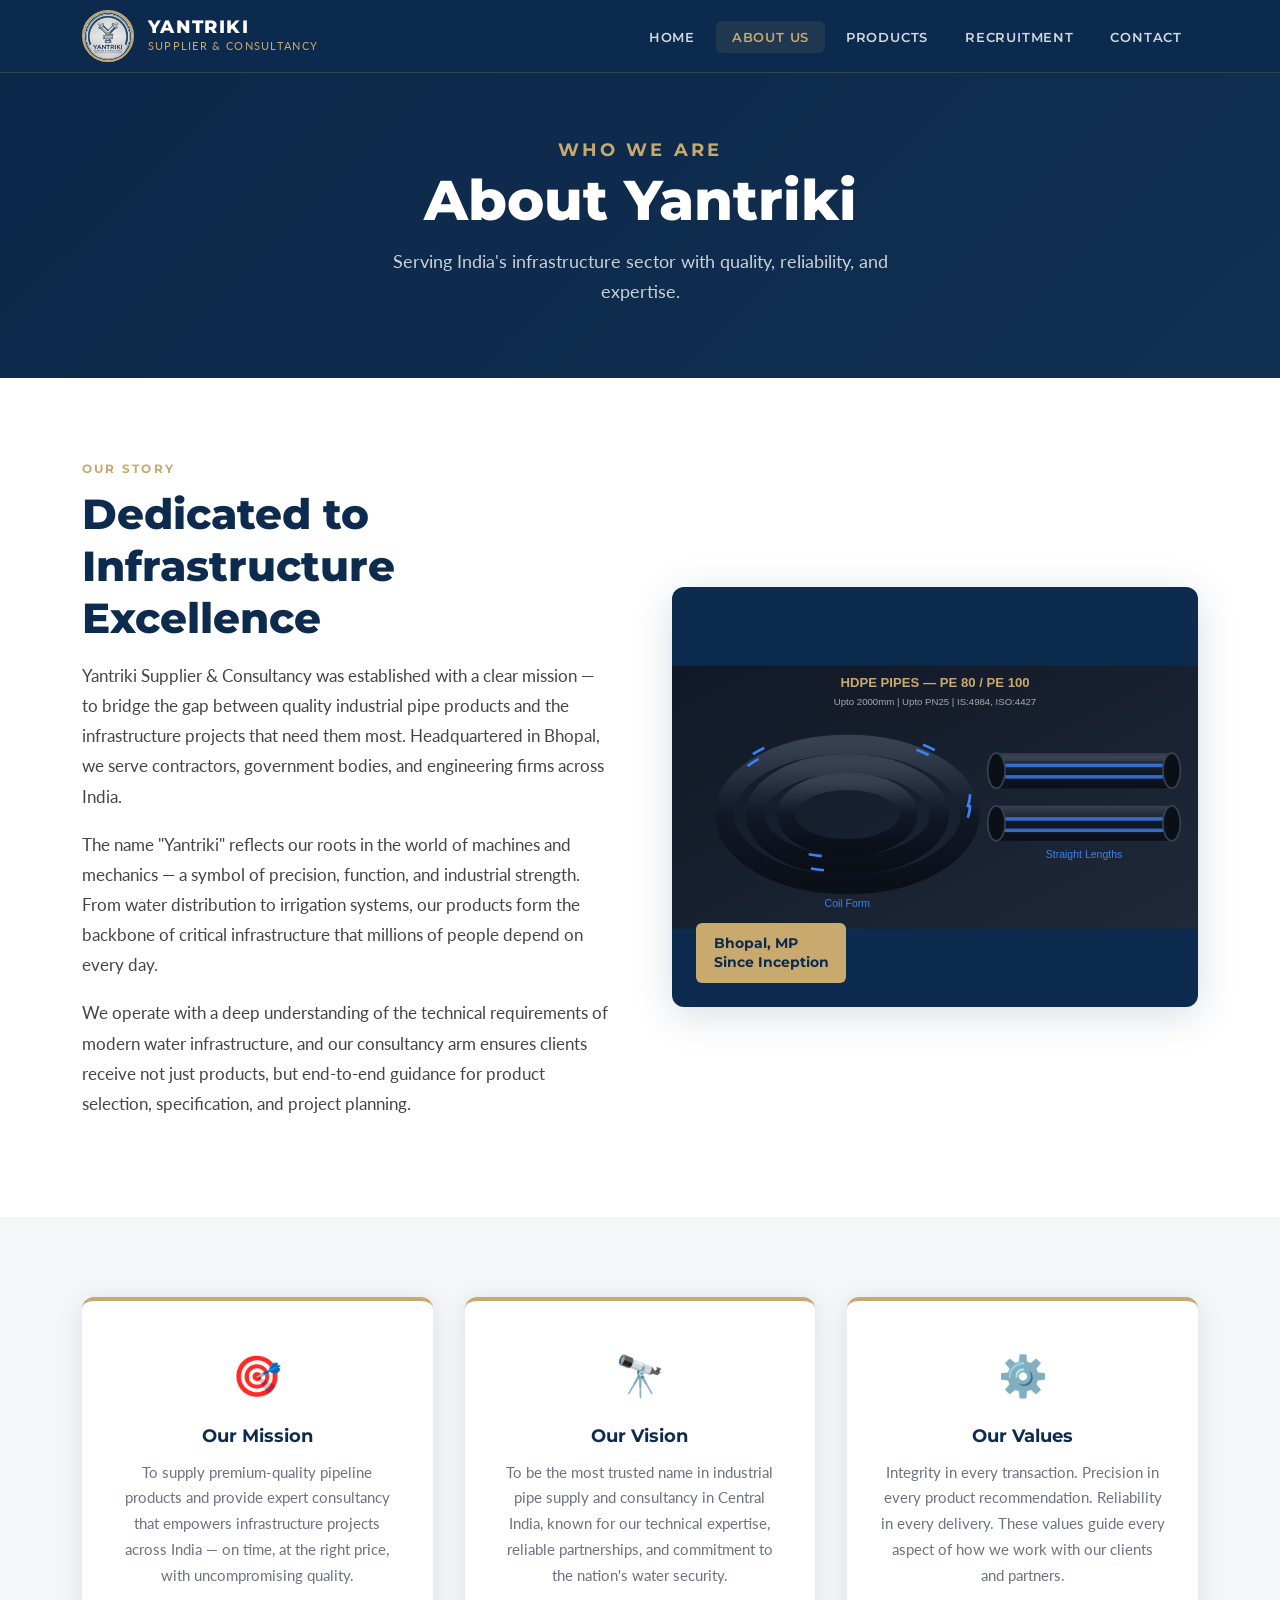
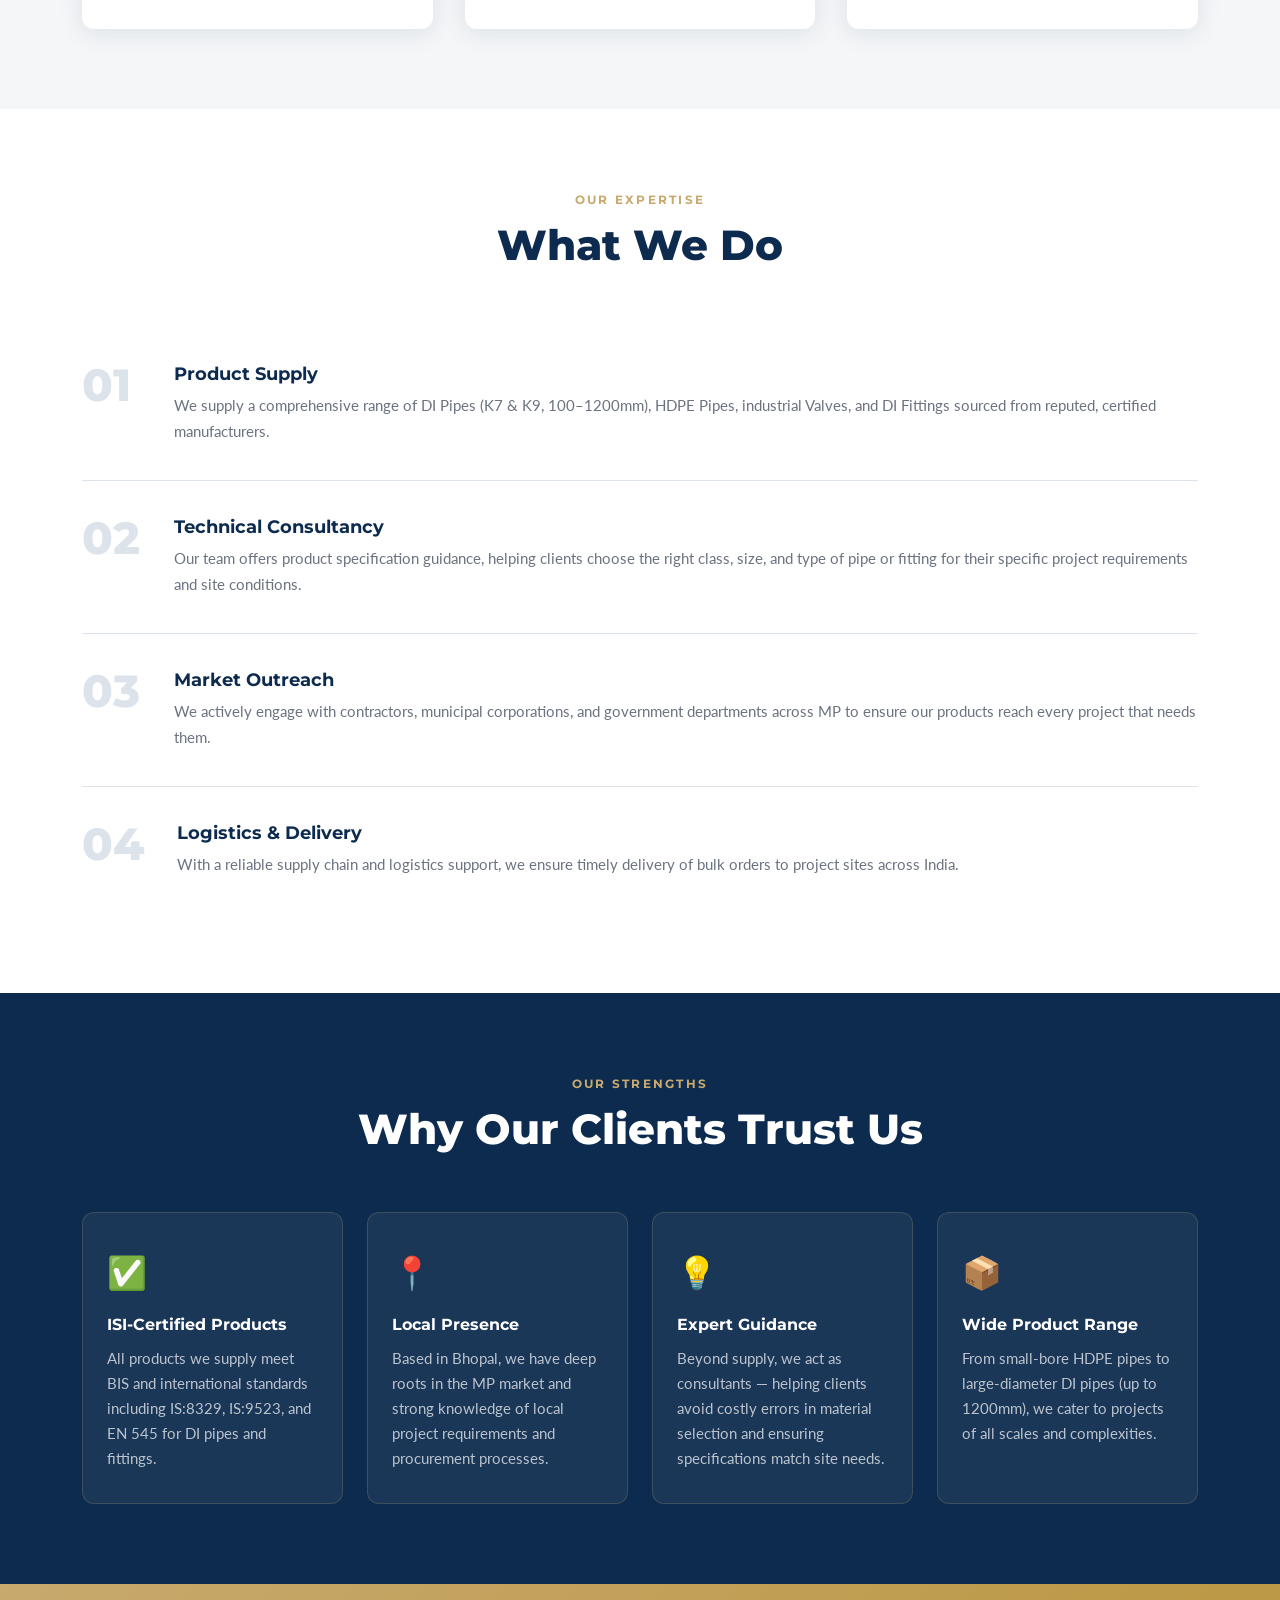
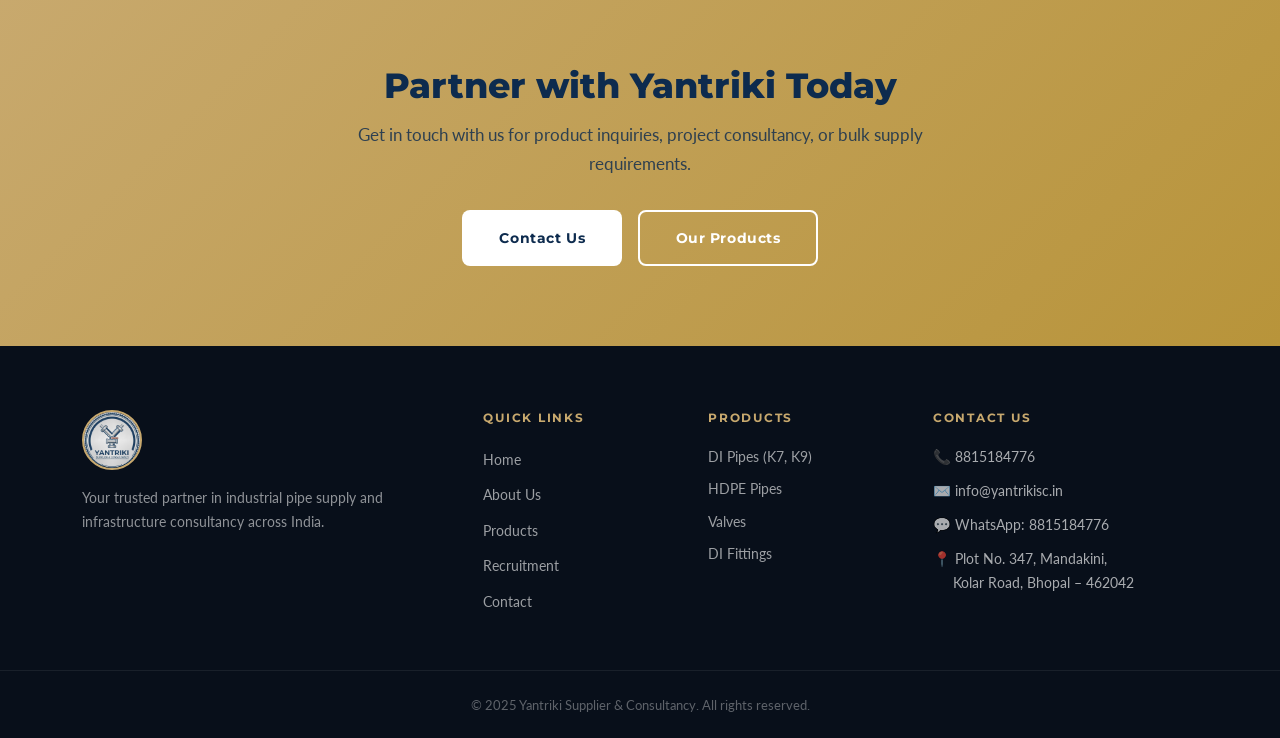
==== commit 6c8cda1e: "Update about.html" ====
--- a/about.html
+++ b/about.html
@@ -204,9 +204,9 @@
     </div>
     <div class="footer-contact">
       <h4>Contact Us</h4>
-      <p>📞 <a href="tel:9131497492">9131497492</a></p>
+      <p>📞 <a href="tel:8815184776">8815184776</a></p>
       <p>✉️ <a href="mailto:info@yantrikisc.in">info@yantrikisc.in</a></p>
-      <p>💬 <a href="https://wa.me/919131497492">WhatsApp: 9131497492</a></p>
+      <p>💬 <a href="https://wa.me/918815184776">WhatsApp: 8815184776</a></p>
       <p>📍 Plot No. 347, Mandakini,<br>&nbsp;&nbsp;&nbsp;&nbsp;&nbsp;Kolar Road, Bhopal – 462042</p>
     </div>
   </div>
